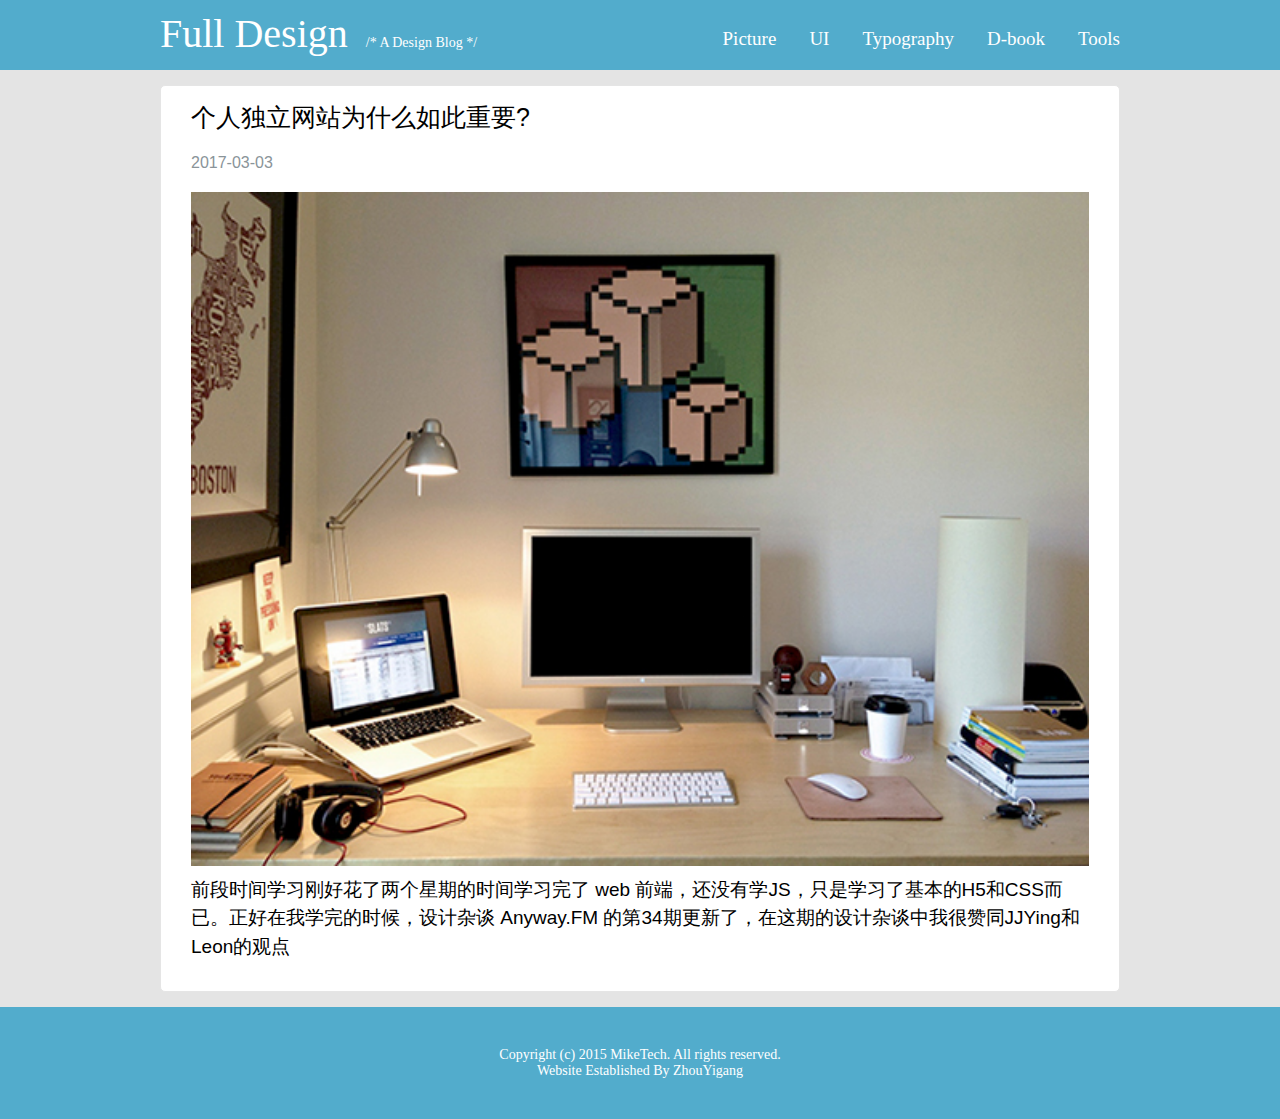
==== index.html @ 910b9eae "响应式设计-1" ====
<!DOCTYPE html>
<html>
<head>
	<title>Full Design</title>
	<meta charset="utf-8">
	<style type="text/css">
		/*网页样式初始化*/
		html {overflow-y:scroll;} 
		body {margin:0; padding:29px00; font:12px"\5B8B\4F53",sans-serif;background:#ffffff;} 
		div,dl,dt,dd,ul,ol,li,h1,h2,h3,h4,h5,h6,pre,form,fieldset,input,textarea,blockquote,p{padding:0; margin:0;} 
		table,td,tr,th{font-size:12px;} 
		li{list-style-type:none;} 
		img{vertical-align:top;border:0;} 
		ol,ul {list-style:none;} 
		h1,h2,h3,h4,h5,h6{font-size:12px; font-weight:normal;} 
		address,cite,code,em,th {font-weight:normal; font-style:normal;} 
		/*自定义样式*/
		.body{background-color: rgb(228,228,228);font-family: Meta,'Helvetica Neue','Hiragino Sans GB','PingFang SC','Microsoft YaHei',Arial,simhei,sans-serif;}
		.webdesign{font-family: "Roboto-Light";background-color: #52ACCC;padding-top: 10px;padding-bottom: 10px;}
		.col-1{width: 34%;float: left;}
		.col-2{float: right;}
		.webtop{max-width: 960px;display: block;margin-right: auto;margin-left: auto;height: 40px;height: 50px;}
		.logo{display: inline;font-size: 40px;color: #ffffff;text-decoration: none;}
		.solgan{color: #ffffff;font-size: 14px;padding-left: 15px;}
		.websitelink{}
		.nav{margin-top: 18px;}
		.navh{text-decoration: none;margin-left: 30px;color: #ffffff;font-size: 12px;font-size: 19px;transition: all 0.125s linear 0s;}
		.navh:hover{color: #6bc5d2;}

		.webcontent{max-width: 960px;display: block;margin-right: auto;margin-left: auto;}
		.blog_01{background-color: #ffffff;margin-top: 15px;padding: 0 30px 20px 30px;border-radius: 5px;border: 1px solid #e5e5e5;margin-bottom: 15px;}
		.blogtitle{font-size: 25px;padding-top: 15px;padding-bottom: 20px;}

		.hover{text-decoration: none;color: #000000;}
		.hover:hover{color: #6bc5d2;}
		.time{color: rgb(138,148,153);display: block;padding-bottom: 20px;font-size: 16px;}
		.blogbanner{height: auto;width: 100%;height: auto;}
		.abstract{font-size: 19px;padding-top: 10px;padding-bottom: 10px;line-height: 1.5;}

		.footblock{font-family: "Roboto-Light";background-color: #52ACCC;}
		.footcontent{font-size:14px;color: #ffffff;font-size: 14px;text-align: center;display: block;padding: 40px 0 40px 0;}

		@media(max-width:953px)
			{
				.solgan{display: none;}
			}
		@media(max-width: 767px)
			{
				.webdesign{padding-bottom: 50px;}
				.col-1{width: 100%;}
				.col-2{width: 100%;padding-bottom: 10px;}
				.webtop{text-align: center;}
				.solgan{display: none;}
				.nav{text-align: center;}
				.navh{padding-left: 15px;padding-right: 15px;margin-left: 0;}

			}
	</style>
</head>
<body class="body">
	<div class="webdesign">
		<div class="webtop">
			<div class="col-1">
				<h1 class="logo"><a class="logo" href="www.fullbook.cn">Full Design</a></h1>
				<span class="solgan">/* A Design Blog */</span>
			</div>

			<div class="nav col-2">
				<a class="navh" href="">Picture</a>
				<a class="navh" href="">UI</a>
				<a class="navh" href="">Typography</a>
				<a class="navh" href="">D-book</a>
				<a class="navh" href="">Tools</a>
			</div>
		</div>
		
	</div>


	<div class="webcontent">
		<div class="blog_01">
			<h2 class="blogtitle"><a class="hover" href="diary_01.html">个人独立网站为什么如此重要?</a></h2>
			
			<time class="time">2017-03-03</time>
			<a href="diary_01.html">
			<img src="./title_01.jpg" class="blogbanner">
			</a>
			<p class="abstract">前段时间学习刚好花了两个星期的时间学习完了 web 前端，还没有学JS，只是学习了基本的H5和CSS而已。正好在我学完的时候，设计杂谈 Anyway.FM 的第34期更新了，在这期的设计杂谈中我很赞同JJYing和Leon的观点</p>
		</div>
</div>

	<footer class="footblock">
		<div>
			
		</div>
		<span class="footcontent">
		<p>Copyright (c) 2015 MikeTech. All rights reserved.</p>
		<p>Website Established By ZhouYigang</p>
		</span>
	</footer>

</body>
</html>
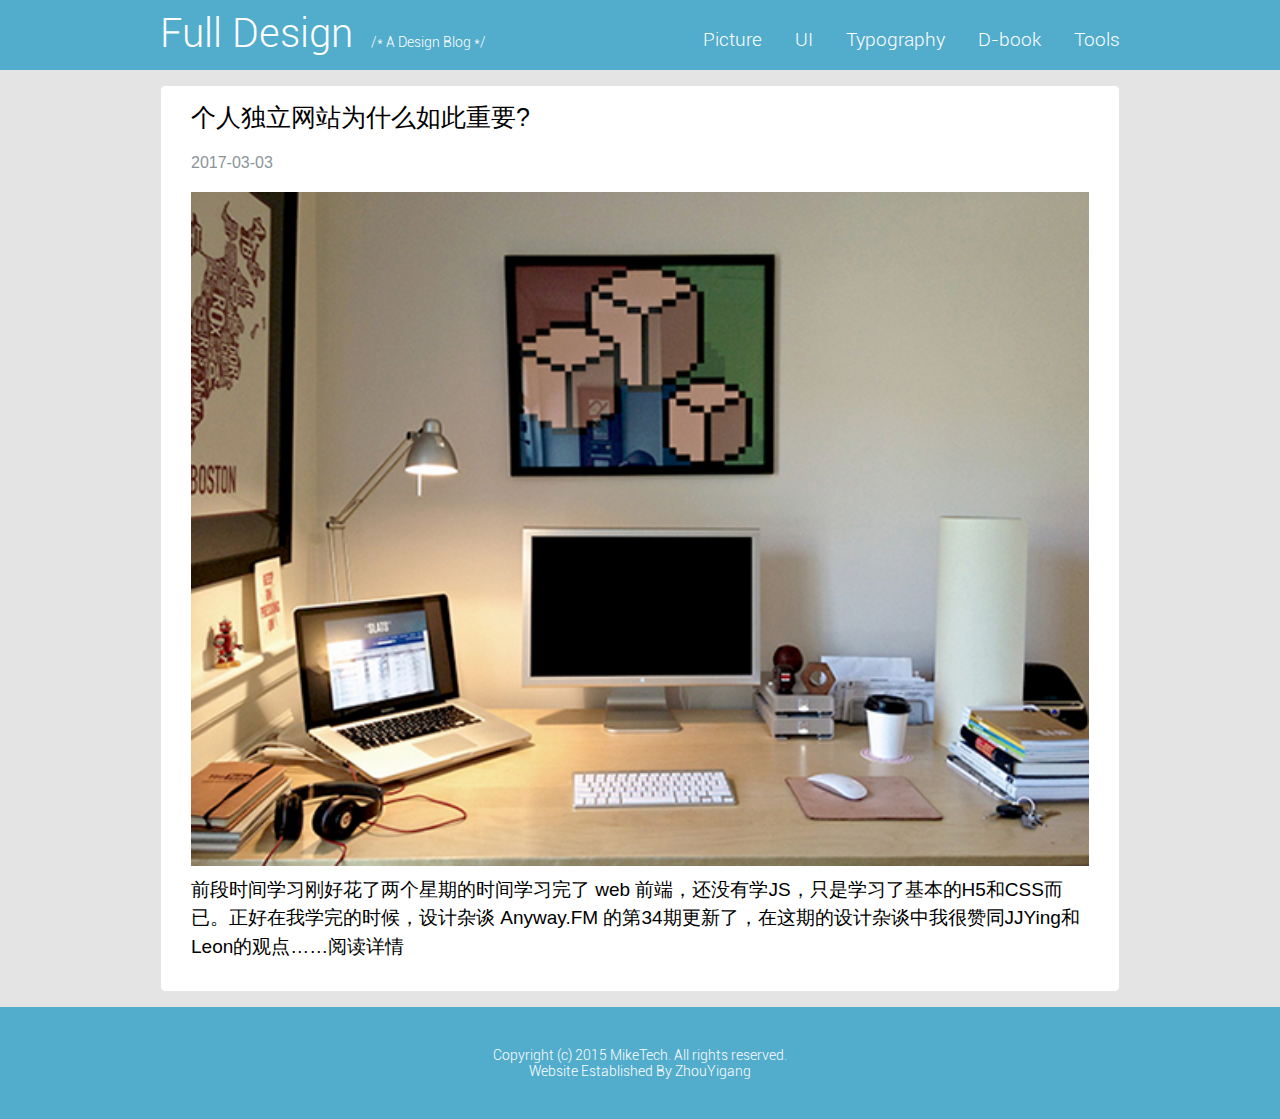
==== commit 09c6663a: "font-serve" ====
--- a/index.html
+++ b/index.html
@@ -3,6 +3,7 @@
 <head>
 	<title>Full Design</title>
 	<meta charset="utf-8">
+	<meta name="viewport" content="width=device-width, initial-scale=1">
 	<style type="text/css">
 		/*网页样式初始化*/
 		html {overflow-y:scroll;} 
@@ -53,8 +54,15 @@
 				.solgan{display: none;}
 				.nav{text-align: center;}
 				.navh{padding-left: 15px;padding-right: 15px;margin-left: 0;}
+				#navh_01{display: none;}
 
 			}
+
+		/*字体服务*/
+		@font-face{
+			font-family: "Roboto-Light";
+			src:url('Roboto-Light.ttf') format("truetype");
+		}
 	</style>
 </head>
 <body class="body">
@@ -66,7 +74,7 @@
 			</div>
 
 			<div class="nav col-2">
-				<a class="navh" href="">Picture</a>
+				<a class="navh" href="" id="navh_01">Picture</a>
 				<a class="navh" href="">UI</a>
 				<a class="navh" href="">Typography</a>
 				<a class="navh" href="">D-book</a>
@@ -85,7 +93,7 @@
 			<a href="diary_01.html">
 			<img src="./title_01.jpg" class="blogbanner">
 			</a>
-			<p class="abstract">前段时间学习刚好花了两个星期的时间学习完了 web 前端，还没有学JS，只是学习了基本的H5和CSS而已。正好在我学完的时候，设计杂谈 Anyway.FM 的第34期更新了，在这期的设计杂谈中我很赞同JJYing和Leon的观点</p>
+			<p class="abstract">前段时间学习刚好花了两个星期的时间学习完了 web 前端，还没有学JS，只是学习了基本的H5和CSS而已。正好在我学完的时候，设计杂谈 Anyway.FM 的第34期更新了，在这期的设计杂谈中我很赞同JJYing和Leon的观点……<a href="diary_01.html" class="hover">阅读详情</a></p>
 		</div>
 </div>
 
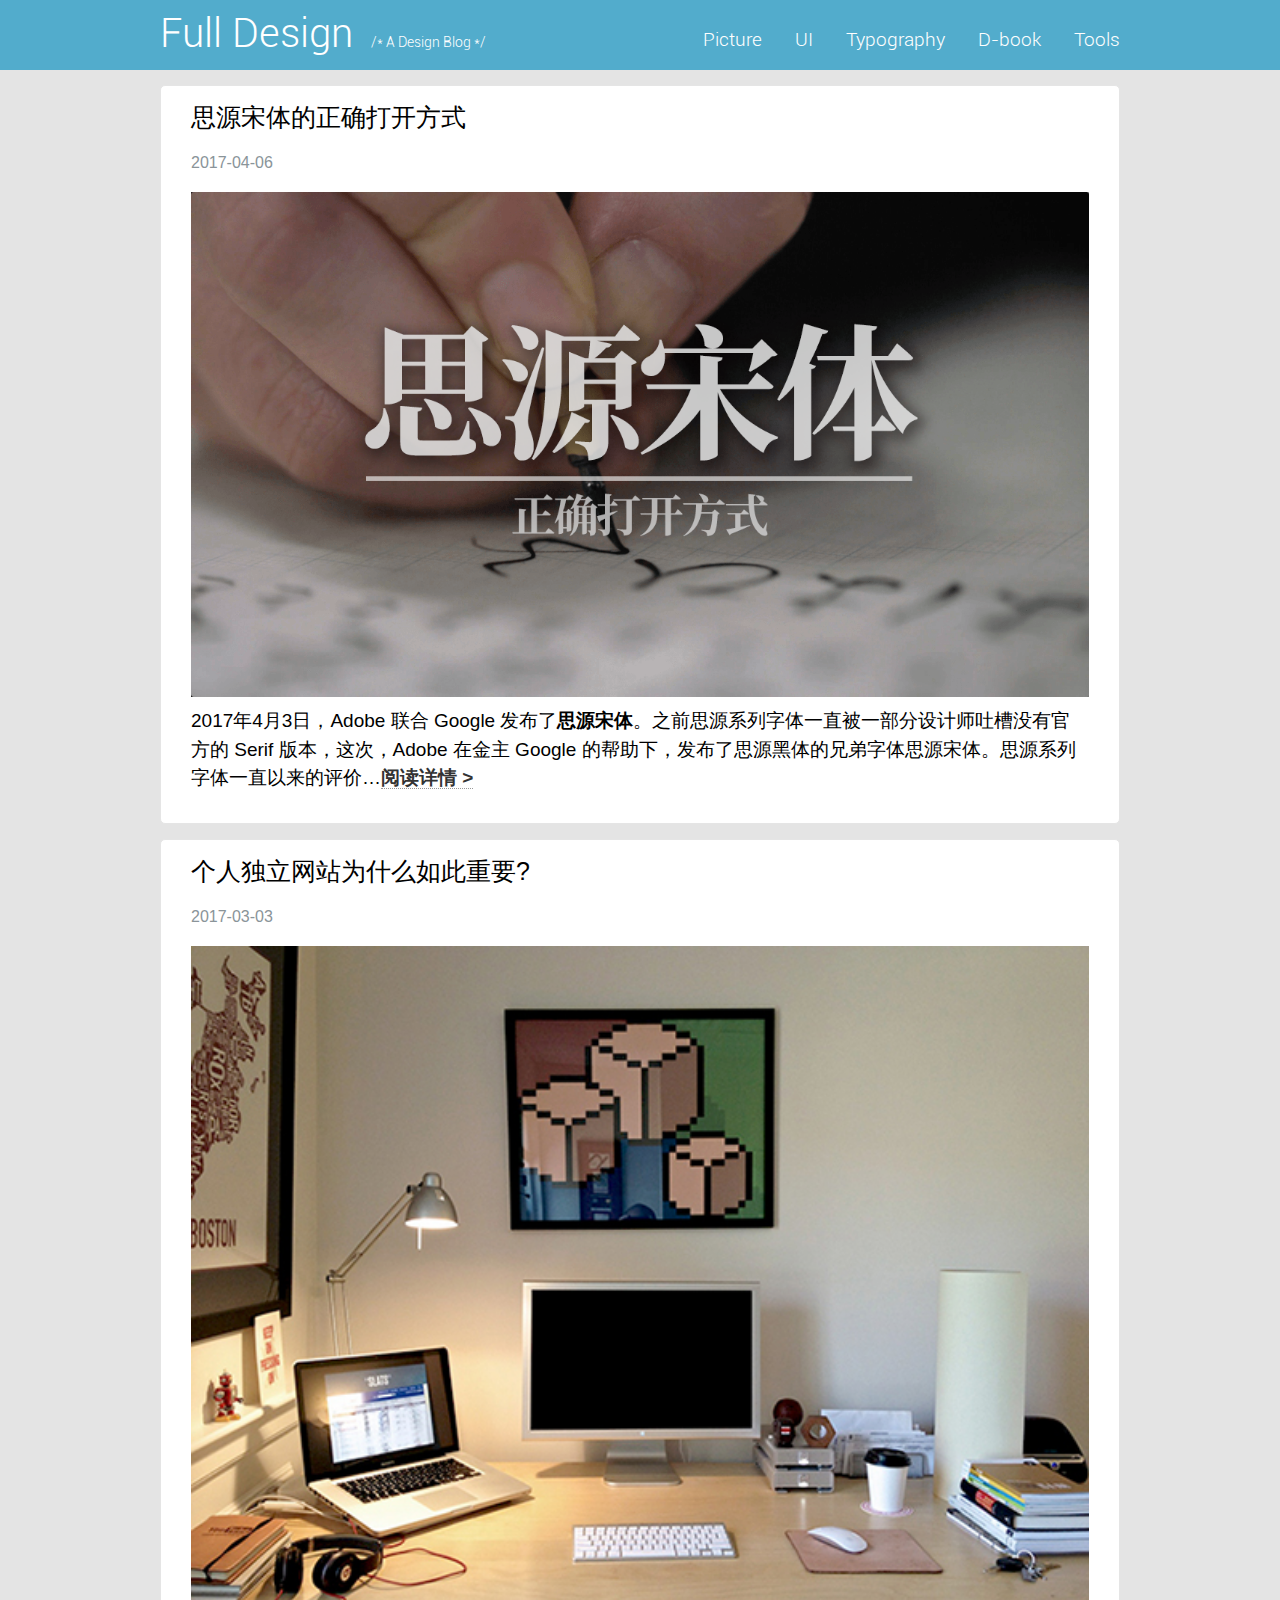
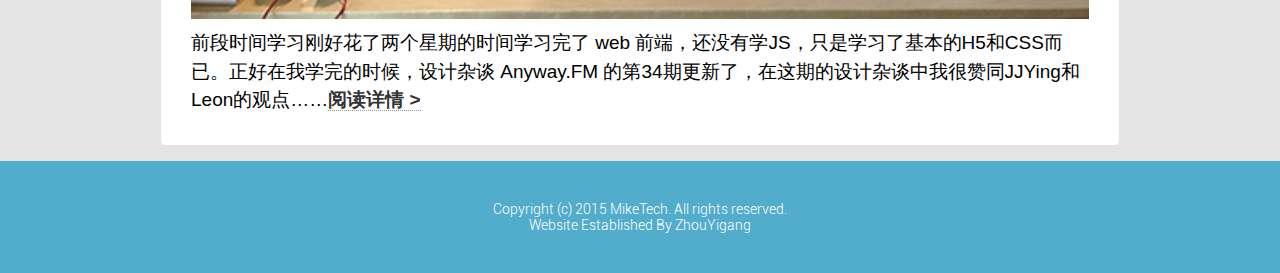
==== commit bce241d3: "diary_02" ====
--- a/index.html
+++ b/index.html
@@ -18,7 +18,7 @@
 		/*自定义样式*/
 		.body{background-color: rgb(228,228,228);font-family: Meta,'Helvetica Neue','Hiragino Sans GB','PingFang SC','Microsoft YaHei',Arial,simhei,sans-serif;}
 		.webdesign{font-family: "Roboto-Light";background-color: #52ACCC;padding-top: 10px;padding-bottom: 10px;}
-		.col-1{width: 34%;float: left;}
+		.col-1{width: 40%;float: left;}
 		.col-2{float: right;}
 		.webtop{max-width: 960px;display: block;margin-right: auto;margin-left: auto;height: 40px;height: 50px;}
 		.logo{display: inline;font-size: 40px;color: #ffffff;text-decoration: none;}
@@ -27,6 +27,9 @@
 		.nav{margin-top: 18px;}
 		.navh{text-decoration: none;margin-left: 30px;color: #ffffff;font-size: 12px;font-size: 19px;transition: all 0.125s linear 0s;}
 		.navh:hover{color: #6bc5d2;}
+
+		.outsitelink{text-decoration: none;border-bottom: .1em dotted #999;color: #333;}
+		.outsitelink:hover{color: #6bc5d2;border-bottom: .15em solid #6bc5d2;}
 
 		.webcontent{max-width: 960px;display: block;margin-right: auto;margin-left: auto;}
 		.blog_01{background-color: #ffffff;margin-top: 15px;padding: 0 30px 20px 30px;border-radius: 5px;border: 1px solid #e5e5e5;margin-bottom: 15px;}
@@ -84,7 +87,20 @@
 		
 	</div>
 
+	<!--日记02-->
+	<div class="webcontent">
+		<div class="blog_01">
+			<h2 class="blogtitle"><a class="hover" href="./diary_02/diary_02.html">思源宋体的正确打开方式</a></h2>
+			
+			<time class="time">2017-04-06</time>
+			<a href="./diary_02/diary_02.html">
+			<img src="./diary_02/title_02.png" class="blogbanner">
+			</a>
+			<p class="abstract">2017年4月3日，Adobe 联合 Google 发布了<strong>思源宋体</strong>。之前思源系列字体一直被一部分设计师吐槽没有官方的 Serif 版本，这次，Adobe 在金主 Google 的帮助下，发布了思源黑体的兄弟字体思源宋体。思源系列字体一直以来的评价…<strong><a href="./diary_02/diary_02.html" class="outsitelink" >阅读详情 ></a></strong>
+		</div>
+	</div>
 
+	<!--日记02-->
 	<div class="webcontent">
 		<div class="blog_01">
 			<h2 class="blogtitle"><a class="hover" href="diary_01.html">个人独立网站为什么如此重要?</a></h2>
@@ -93,9 +109,9 @@
 			<a href="diary_01.html">
 			<img src="./title_01.jpg" class="blogbanner">
 			</a>
-			<p class="abstract">前段时间学习刚好花了两个星期的时间学习完了 web 前端，还没有学JS，只是学习了基本的H5和CSS而已。正好在我学完的时候，设计杂谈 Anyway.FM 的第34期更新了，在这期的设计杂谈中我很赞同JJYing和Leon的观点……<a href="diary_01.html" class="hover">阅读详情</a></p>
+			<p class="abstract">前段时间学习刚好花了两个星期的时间学习完了 web 前端，还没有学JS，只是学习了基本的H5和CSS而已。正好在我学完的时候，设计杂谈 Anyway.FM 的第34期更新了，在这期的设计杂谈中我很赞同JJYing和Leon的观点……<strong><a href="diary_01.htmlds" class="outsitelink">阅读详情 ></a></strong>
 		</div>
-</div>
+	</div>
 
 	<footer class="footblock">
 		<div>
